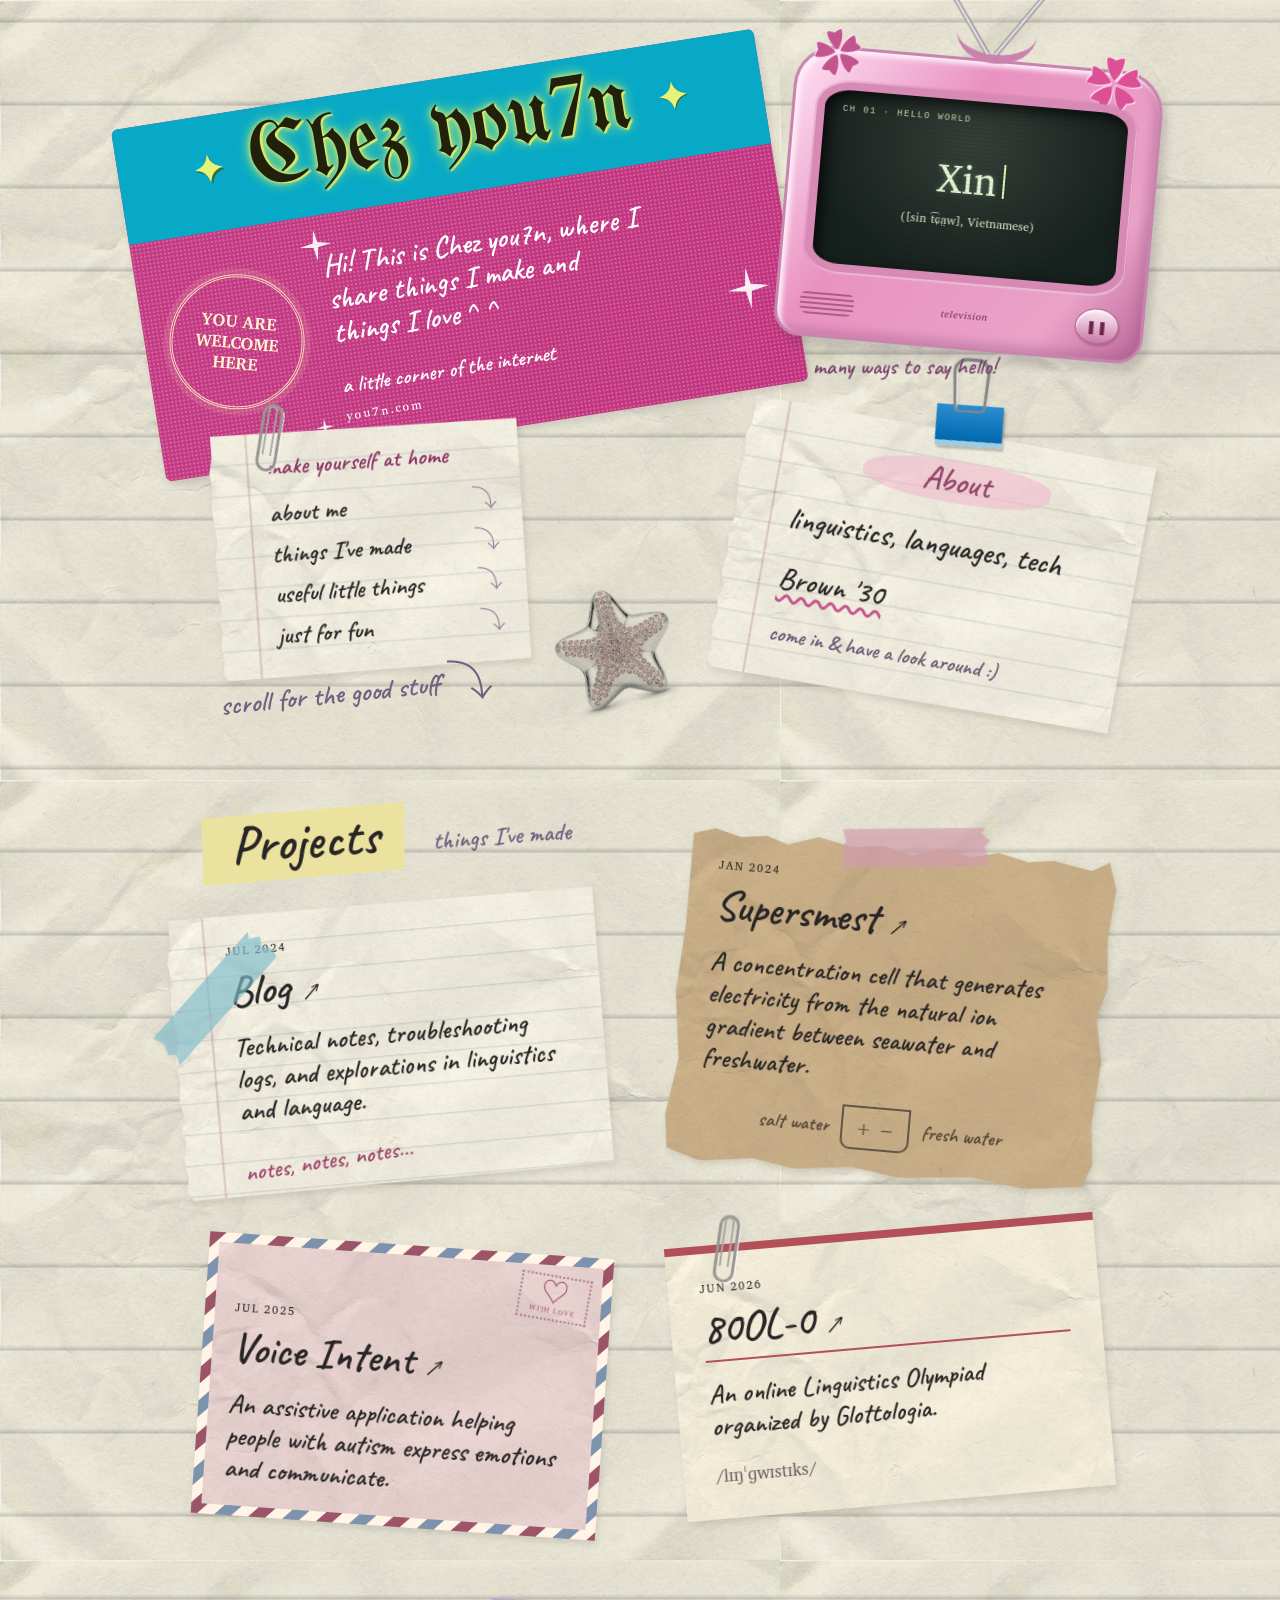
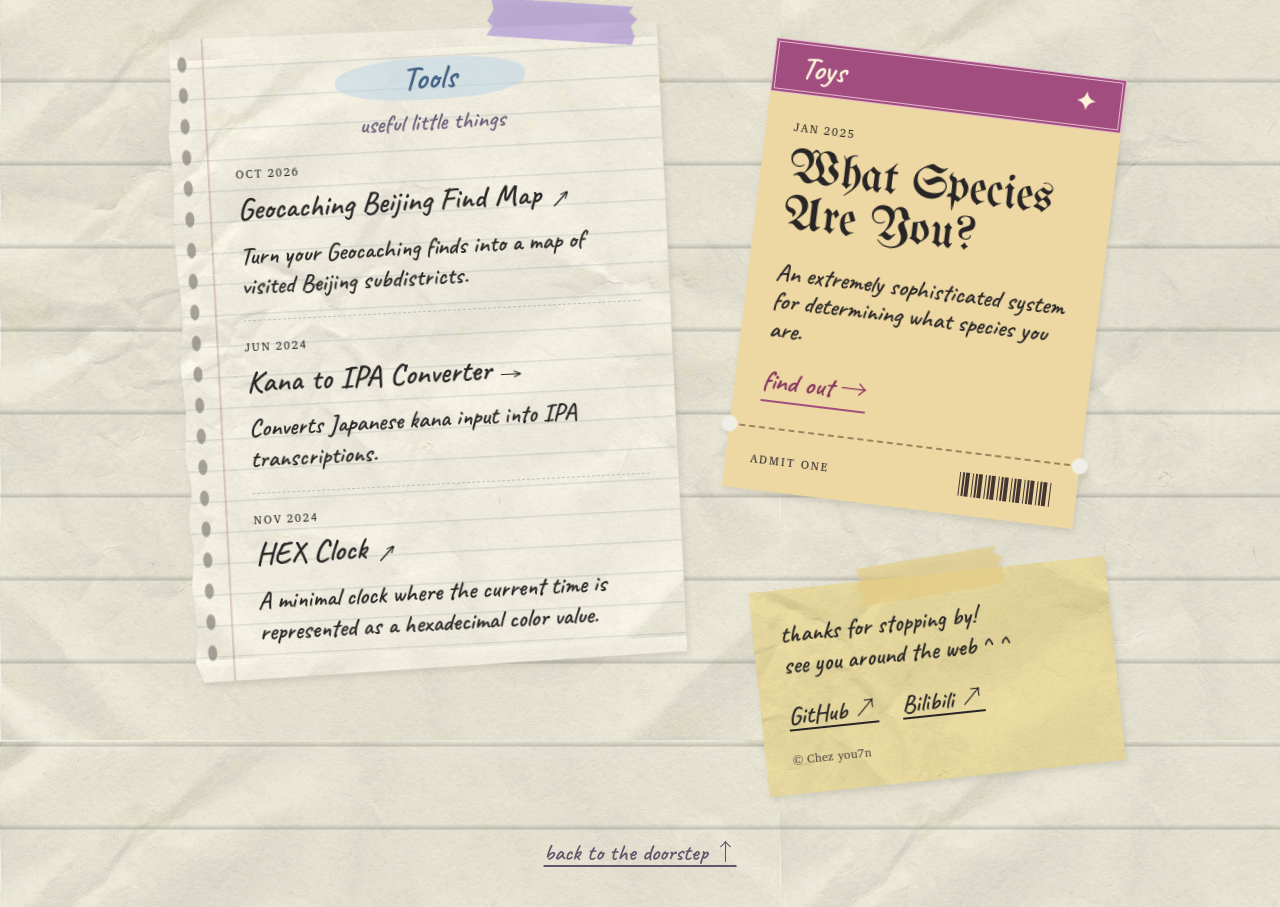
==== index.html @ bd29ec46 "Initial commit" ====
<!DOCTYPE html>
<html lang="en">
<head>
    <meta charset="UTF-8">
    <meta name="viewport" content="width=device-width, initial-scale=1.0">
    <meta name="theme-color" content="#f5f3e9">
    <meta name="description" content="Chez you7n is a small personal home on the internet for languages, linguistics, tech, and other curious things.">
    <title>Chez you7n</title>
    <link rel="stylesheet" href="homepage.css">
    <link rel="preconnect" href="https://fonts.googleapis.com">
    <link rel="preconnect" href="https://fonts.gstatic.com" crossorigin>
    <link href="https://fonts.googleapis.com/css2?family=Charis+SIL:wght@400;700&amp;family=Noto+Serif+SC:wght@400;600&amp;display=swap" rel="stylesheet">
    <link rel="icon" href="favicon.ico" sizes="any">
    <link rel="apple-touch-icon" href="apple-touch-icon.png">
</head>
<body class="collage">
    <a class="skip-link" href="#projects">Skip to projects</a>
    <main class="scrapbook">
        <header class="entryway" aria-labelledby="site-title">
            <div class="name-tag">
                <div class="name-tag__stripe">
                    <span aria-hidden="true">&#10022;</span>
                    <h1 id="site-title">Chez you7n</h1>
                    <span aria-hidden="true">&#10022;</span>
                </div>
                <div class="name-tag__body">
                    <span class="name-tag__stamp" aria-hidden="true">YOU ARE<br>WELCOME HERE</span>
                    <p class="name-tag__intro">Hi! This is Chez you7n, where I share things I make and things I love ^ ^</p>
                    <p class="name-tag__address">a little corner of the internet<br><span>you7n.com</span></p>
                    <span class="sparkle sparkle--one" aria-hidden="true"></span>
                    <span class="sparkle sparkle--two" aria-hidden="true"></span>
                    <span class="sparkle sparkle--three" aria-hidden="true"></span>
                </div>
            </div>

            <section class="greeting-tv" aria-label="Multilingual greeting">
                <span class="tv-aerial" aria-hidden="true"></span>
                <span class="tv-flower tv-flower--left" aria-hidden="true">&#10047;</span>
                <span class="tv-flower tv-flower--right" aria-hidden="true">&#10047;</span>
                <div class="tv-screen">
                    <span class="tv-channel" aria-hidden="true">CH 01 &middot; HELLO WORLD</span>
                    <div class="hero__hello" aria-label="Animated multilingual greetings">
                        <span id="welcome-text" class="typewriter"><span class="typewriter__text">Hello</span></span>
                        <span class="cursor" aria-hidden="true"></span>
                    </div>
                    <div id="language-text" class="hero__ipa">([həˈləʊ], English)</div>
                </div>
                <div class="tv-controls">
                    <span class="tv-speaker" aria-hidden="true"></span>
                    <span class="tv-brand" aria-hidden="true">television</span>
                    <button id="greeting-toggle" type="button" aria-label="Pause greetings" aria-pressed="false" hidden>
                        <span aria-hidden="true">&#10074;&#10074;</span>
                    </button>
                </div>
                <p class="tv-caption">many ways to say hello!</p>
            </section>

            <nav class="directory paper paper--lined" aria-label="Homepage sections">
                <span class="paperclip" aria-hidden="true"></span>
                <p class="directory__title">make yourself at home</p>
                <a href="#about">about me <span aria-hidden="true">&#10549;</span></a>
                <a href="#projects">things I've made <span aria-hidden="true">&#10549;</span></a>
                <a href="#tools">useful little things <span aria-hidden="true">&#10549;</span></a>
                <a href="#toys">just for fun <span aria-hidden="true">&#10549;</span></a>
            </nav>

            <section id="about" class="about-note paper paper--lined" aria-labelledby="about-title">
                <span class="binder-clip" aria-hidden="true"></span>
                <h2 id="about-title" class="highlight-title">About</h2>
                <p class="about-note__profile">linguistics, languages, tech</p>
                <p class="about-note__school">Brown '30</p>
                <span class="about-note__scribble" aria-hidden="true">come in &amp; have a look around :)</span>
            </section>
            <img class="chrome-charm chrome-charm--hero" src="assets/star.jpg" width="160" height="160" alt="" aria-hidden="true">
            <span class="margin-note" aria-hidden="true">scroll for the good stuff <span>&#10549;</span></span>
        </header>

        <section id="projects" class="project-wall" aria-labelledby="projects-title">
            <h2 id="projects-title" class="section-label"><span>Projects</span><small>things I've made</small></h2>
            <ul class="project-papers">
                <li class="project-paper project-paper--blog paper paper--lined">
                    <span class="tape tape--blue" aria-hidden="true"></span>
                    <a class="project-link" href="https://blog.you7n.com/" target="_blank" rel="noopener noreferrer">
                        <span class="project-date">Jul 2024</span>
                        <h3>Blog <span class="link-arrow" aria-hidden="true">&#8599;</span></h3>
                        <p>Technical notes, troubleshooting logs, and explorations in linguistics and language.</p>
                    </a>
                    <span class="paper-doodle" aria-hidden="true">notes, notes, notes...</span>
                </li>
                <li class="project-paper project-paper--supersmest paper paper--kraft">
                    <span class="tape tape--pink" aria-hidden="true"></span>
                    <a class="project-link" href="https://supersmest.you7n.com/" target="_blank" rel="noopener noreferrer">
                        <span class="project-date">Jan 2024</span>
                        <h3>Supersmest <span class="link-arrow" aria-hidden="true">&#8599;</span></h3>
                        <p>A concentration cell that generates electricity from the natural ion gradient between seawater and freshwater.</p>
                    </a>
                    <div class="cell-doodle" aria-hidden="true"><span>salt water</span><b>+ &minus;</b><span>fresh water</span></div>
                </li>
                <li class="project-paper project-paper--voice paper paper--postcard">
                    <span class="postcard-stamp" aria-hidden="true">&#9825;<small>WITH LOVE</small></span>
                    <a class="project-link" href="https://voice-intent.you7n.com/" target="_blank" rel="noopener noreferrer">
                        <span class="project-date">Jul 2025</span>
                        <h3>Voice Intent <span class="link-arrow" aria-hidden="true">&#8599;</span></h3>
                        <p>An assistive application helping people with autism express emotions and communicate.</p>
                    </a>
                </li>
                <li class="project-paper project-paper--olympiad paper paper--exam">
                    <span class="paperclip" aria-hidden="true"></span>
                    <a class="project-link" href="https://80ol.you7n.com/" target="_blank" rel="noopener noreferrer">
                        <span class="project-date">Jun 2026</span>
                        <h3>80OL-0 <span class="link-arrow" aria-hidden="true">&#8599;</span></h3>
                        <p>An online Linguistics Olympiad organized by Glottologia.</p>
                    </a>
                    <span class="exam-doodle" aria-hidden="true">/l&#618;&#331;&#712;&#609;w&#618;st&#618;ks/</span>
                </li>
            </ul>
        </section>

        <div class="bottom-desk">
            <section id="tools" class="tool-notebook paper paper--lined" aria-labelledby="tools-title">
                <span class="tape tape--lilac" aria-hidden="true"></span>
                <h2 id="tools-title" class="highlight-title highlight-title--blue">Tools</h2>
                <p class="notebook-caption">useful little things</p>
                <ul class="tool-list">
                    <li>
                        <a href="https://geocaching.you7n.com/">
                            <span class="project-date">Oct 2026</span>
                            <h3>Geocaching Beijing Find Map <span class="link-arrow" aria-hidden="true">&#8599;</span></h3>
                            <p>Turn your Geocaching finds into a map of visited Beijing subdistricts.</p>
                        </a>
                    </li>
                    <li>
                        <a href="/kana2IPA">
                            <span class="project-date">Jun 2024</span>
                            <h3>Kana to IPA Converter <span class="link-arrow" aria-hidden="true">&#8594;</span></h3>
                            <p>Converts Japanese kana input into IPA transcriptions.</p>
                        </a>
                    </li>
                    <li>
                        <a href="https://hex.you7n.com/" target="_blank" rel="noopener noreferrer">
                            <span class="project-date">Nov 2024</span>
                            <h3>HEX Clock <span class="link-arrow" aria-hidden="true">&#8599;</span></h3>
                            <p>A minimal clock where the current time is represented as a hexadecimal color value.</p>
                        </a>
                    </li>
                </ul>
            </section>

            <div class="desk-side">
                <section id="toys" class="toy-ticket" aria-labelledby="toys-title">
                    <div class="ticket-top"><h2 id="toys-title">Toys</h2><span aria-hidden="true">&#10022;</span></div>
                    <a class="toy-link" href="/speciesDetect">
                        <span class="project-date">Jan 2025</span>
                        <h3>What Species<br>Are You?</h3>
                        <p>An extremely sophisticated system for determining what species you are.</p>
                        <span class="ticket-action">find out <span aria-hidden="true">&#8594;</span></span>
                    </a>
                    <div class="ticket-stub" aria-hidden="true"><span>ADMIT ONE</span><span class="barcode"></span></div>
                </section>

                <footer class="signoff paper">
                    <span class="tape tape--yellow" aria-hidden="true"></span>
                    <p>thanks for stopping by!<br>see you around the web ^ ^</p>
                    <nav class="social-links" aria-label="Elsewhere on the web">
                        <a href="https://github.com/MickeyYQA" target="_blank" rel="noopener noreferrer">GitHub &#8599;</a>
                        <a href="https://space.bilibili.com/513685692" target="_blank" rel="noopener noreferrer">Bilibili &#8599;</a>
                    </nav>
                    <small>&copy; Chez you7n</small>
                </footer>
            </div>
        </div>
        <a class="back-to-top" href="#site-title">back to the doorstep &#8593;</a>
    </main>
    <script src="script.js" defer></script>
</body>
</html>
---- homepage.css ----
@font-face {
    font-family: "Caveat";
    src: url("fonts/caveat.ttf") format("truetype");
    font-weight: 600;
    font-display: swap;
}

@font-face {
    font-family: "UnifrakturMaguntia";
    src: url("fonts/unifraktur-maguntia.ttf") format("truetype");
    font-weight: 400;
    font-display: swap;
}

@font-face {
    font-family: "YOU7N Japanese";
    src: url("fonts/japanese.otf") format("opentype");
    font-display: swap;
}

:root {
    --ink: #282526;
    --pink: #bd286e;
    --blue: #029fbe;
    --hand: "Caveat", "Noto Serif SC", cursive;
    --serif: "Charis SIL", Georgia, "Noto Serif SC", serif;
    --texture: url("assets/paper.jpg");
}

*,
*::before,
*::after { box-sizing: border-box; }

html { scroll-behavior: smooth; }

body {
    margin: 0;
    color: var(--ink);
    background-color: #f4f3e9;
    background-image:
        repeating-linear-gradient(0deg, transparent 0 77px, #797f8252 78px, #797f8230 80px, transparent 83px),
        var(--texture);
    background-size: auto, 780px;
    background-blend-mode: multiply;
    font: 600 25px/1.22 var(--hand);
}

a { color: inherit; text-underline-offset: 5px; }
button { font: inherit; }
h1, h2, h3, p { margin: 0; }
ul { list-style: none; padding: 0; margin: 0; }
[hidden] { display: none !important; }
section { scroll-margin-top: 70px; }

:focus-visible {
    outline: 3px solid #125bad;
    outline-offset: 7px;
}

.skip-link {
    position: fixed;
    top: -100px;
    left: 15px;
    z-index: 50;
    background: #fff1a7;
    padding: 12px 20px;
}

.skip-link:focus { top: 15px; }

.scrapbook {
    width: min(1020px, calc(100% - 100px));
    margin: 88px auto 40px;
}

.entryway {
    position: relative;
    min-height: 670px;
}

.name-tag {
    width: 650px;
    position: relative;
    transform: rotate(-9deg);
    transform-origin: 40% 40%;
    box-shadow: 2px 5px 7px #47414328;
    border-radius: 6px;
    background: #c1337e;
    color: #fff;
}

.name-tag__stripe {
    display: flex;
    align-items: center;
    justify-content: center;
    gap: 26px;
    background: #07a9c6;
    padding: 10px 20px 16px;
    border-radius: 6px 6px 0 0;
    color: #21210b;
}

.name-tag h1 {
    font: 400 87px/1.03 "UnifrakturMaguntia", Georgia, serif;
    text-shadow: 0 0 5px #e4ef75, 0 0 13px #d8f459, 2px 2px 0 #c6db6d;
    white-space: nowrap;
}

.name-tag__stripe > span {
    font-size: 37px;
    color: #e6f376;
    text-shadow: 1px 2px 0 #386c3e;
}

.name-tag__body {
    min-height: 234px;
    position: relative;
    padding: 34px 32px 26px 188px;
    background-image:
        radial-gradient(#ffd7f24d .7px, transparent .8px),
        linear-gradient(110deg, #ffffff0a, transparent);
    background-size: 4px 4px, auto;
}

.name-tag__intro { max-width: 320px; font-size: 30px; line-height: 1.14; }
.name-tag__address { margin-top: 24px; font-size: 22px; }
.name-tag__address span { font: 12px/1.6 var(--serif); letter-spacing: 2px; }

.name-tag__stamp {
    position: absolute;
    left: 24px;
    top: 45px;
    display: grid;
    place-content: center;
    width: 135px;
    height: 135px;
    padding: 12px;
    border: 3px double #f6daba;
    border-radius: 50%;
    transform: rotate(14deg);
    font: 700 17px/1.25 var(--serif);
    text-align: center;
    color: #fff3cf;
    box-shadow: 0 0 0 6px #f6daba24;
}

.sparkle {
    position: absolute;
    width: 32px;
    height: 32px;
    background: #fff;
    clip-path: polygon(50% 0, 57% 40%, 100% 50%, 57% 57%, 50% 100%, 43% 57%, 0 50%, 43% 43%);
    opacity: .9;
    animation: glint 4s ease-in-out infinite;
    pointer-events: none;
}

.sparkle--one { top: 14px; left: 168px; }
.sparkle--two { right: 24px; top: 119px; width: 42px; height: 42px; animation-delay: -1.4s; }
.sparkle--three { bottom: 20px; left: 156px; width: 18px; height: 18px; animation-delay: -2.5s; }

/* The television is real DOM, so greetings keep native script shaping and selection. */
.greeting-tv {
    position: absolute;
    right: -4px;
    top: -30px;
    width: 370px;
    padding: 32px 22px 14px;
    z-index: 3;
    transform: rotate(5deg);
    border-radius: 42px 42px 26px 26px;
    background: linear-gradient(125deg, #ffe2f4 0%, #e992c0 36%, #e9a2c6 80%, #bb6799 100%);
    border: 3px solid #c784ad;
    box-shadow: inset 4px 4px 5px #ffeffa, inset -6px -6px 9px #a35c8f66, 6px 9px 9px #44364630;
}

.tv-aerial {
    position: absolute;
    width: 80px;
    height: 60px;
    left: 155px;
    top: -59px;
    border-bottom: 9px solid #cc82ae;
    border-radius: 50%;
}

.tv-aerial::before, .tv-aerial::after {
    content: "";
    position: absolute;
    height: 74px;
    width: 5px;
    bottom: 0;
    background: linear-gradient(90deg, #888, #eee, #8a7685);
    transform-origin: bottom;
}

.tv-aerial::before { left: 30px; transform: rotate(-35deg); }
.tv-aerial::after { left: 38px; transform: rotate(35deg); }
.tv-flower { position: absolute; font-size: 48px; color: #c3558e; text-shadow: 1px 1px 0 #ffe6f7, -1px -1px 0 #ffe6f7; }
.tv-flower--left { left: 15px; top: -24px; transform: rotate(-15deg); }
.tv-flower--right { right: 20px; top: -20px; color: #dc5195; font-size: 56px; }

.tv-screen {
    position: relative;
    display: flex;
    flex-direction: column;
    justify-content: center;
    min-height: 190px;
    padding: 35px 12px 16px;
    border: 8px solid #d78bb4;
    border-radius: 35px / 25px;
    background: radial-gradient(ellipse at 50% 25%, #353e38, #17211d 75%);
    color: #e6f6d4;
    box-shadow: 0 0 0 2px #b86b9833, inset 5px 5px 14px #000b, 1px 2px 1px #fff8;
}

.tv-screen::after {
    content: "";
    position: absolute;
    inset: 0;
    pointer-events: none;
    border-radius: inherit;
    background: repeating-linear-gradient(transparent 0 3px, #0002 3px 4px);
    opacity: .6;
}

.tv-channel { position: absolute; top: 14px; left: 18px; font: 9px/1.2 monospace; color: #c4dbae; letter-spacing: 1.4px; }
.hero__hello { display: flex; align-items: center; justify-content: center; gap: 6px; min-height: 68px; font: 400 40px/1.5 var(--serif); text-shadow: 0 0 7px #c6fac74a; }
.hero__hello.is-rtl { flex-direction: row-reverse; }
.typewriter { min-width: 0; }
.typewriter.lang-zh { font-family: "Songti SC", "Noto Serif SC", serif; }
.typewriter.lang-ja { font-family: "YOU7N Japanese", "Hiragino Mincho ProN", serif; }
.typewriter.lang-rtl { direction: rtl; unicode-bidi: isolate; }
.typewriter.is-long { font-size: 25px; }
.cursor { width: 2px; height: .85em; flex-shrink: 0; background: #daf8ae; animation: cursor-blink .78s steps(1) infinite; }
.is-reduced .cursor, .is-paused .cursor { visibility: hidden; }
.hero__ipa { min-height: 38px; text-align: center; font: 12px/1.45 var(--serif); color: #d9e7c8; overflow-wrap: anywhere; }
.tv-controls { display: flex; align-items: center; justify-content: space-between; gap: 10px; margin-top: 14px; color: #6d2a50; }
.tv-speaker { width: 54px; height: 23px; background: repeating-linear-gradient(0deg, #ad5c84 0 2px, transparent 2px 5px); border-radius: 8px; }
.tv-brand { font: italic 11px Georgia, serif; letter-spacing: .5px; }
#greeting-toggle { display: grid; place-content: center; width: 44px; height: 36px; padding: 0; color: #692644; font: 13px var(--serif); background: linear-gradient(#fff0f9, #c877a5); border: 1px solid #ac5c86; border-radius: 50%; cursor: pointer; box-shadow: inset 1px 2px 1px #fffb, 1px 2px 2px #93487066; }
#greeting-toggle:hover { background: #ffe1f3; }
.tv-caption { position: absolute; bottom: -39px; left: 40px; white-space: nowrap; color: #754169; font-size: 23px; transform: rotate(-5deg); }

/* Paper surfaces live behind their content; clips and tape can extend past the edges. */
.paper { position: relative; isolation: isolate; filter: drop-shadow(2px 4px 3px #4b443225); }
.paper::before { content: ""; position: absolute; inset: 0; z-index: -1; background: #fffef7 var(--texture) center / 600px; background-blend-mode: multiply; }
.paper--lined::before {
    background-image: linear-gradient(90deg, transparent 37px, #ae727c66 38px, transparent 40px), repeating-linear-gradient(transparent 0 29px, #91a2b957 30px, transparent 31px), var(--texture);
    background-size: auto, auto, 600px;
    clip-path: polygon(1% 0, 100% 1%, 99.5% 99%, 1.5% 100%, 0 97%, .6% 92%, 0 85%, .8% 80%, 0 75%, 1% 70%, 0 65%, .6% 58%, 0 51%, 1% 43%, .4% 36%, 0 30%, .6% 22%, 0 15%, 1% 9%);
}

.directory { position: absolute; top: 338px; left: 85px; width: 310px; padding: 20px 25px 22px 57px; transform: rotate(-4deg); }
.directory__title { font-size: 24px; color: #8b3264; margin-bottom: 12px; }
.directory a { display: flex; justify-content: space-between; gap: 10px; text-decoration: none; padding: 5px 0; font-size: 25px; }
.directory a:hover { color: #9e286e; text-decoration: underline; }
.directory a span { color: #95839b; }

.about-note { position: absolute; width: 410px; right: 14px; top: 340px; padding: 30px 36px 30px 57px; transform: rotate(10deg); }
.highlight-title { display: table; min-width: 190px; text-align: center; margin: 0 auto 24px; padding: 3px 22px 5px; font: 600 34px/1 var(--hand); color: #94476d; border-radius: 48% 40% 45% 43%; background: #f4b4ce85; }
.about-note__profile { font-size: 31px; line-height: 1.25; }
.about-note__school { margin-top: 22px; font-size: 30px; text-decoration: underline; text-decoration-color: #c6578d; text-decoration-style: wavy; text-underline-offset: 6px; }
.about-note__scribble { display: block; margin-top: 25px; font-size: 22px; color: #635771; }
.chrome-charm { object-fit: contain; pointer-events: none; mix-blend-mode: multiply; }
.chrome-charm--hero { position: absolute; width: 140px; height: 140px; left: 415px; top: 488px; transform: rotate(-16deg); z-index: 2; }
.margin-note { position: absolute; left: 90px; bottom: 35px; color: #6d6380; font-size: 28px; transform: rotate(-6deg); }
.margin-note span { display: inline-block; font-size: 45px; vertical-align: middle; }

.tape { position: absolute; z-index: 1; width: 150px; height: 40px; top: -18px; left: 35%; background: #bd9ddd99; transform: rotate(-6deg); pointer-events: none; clip-path: polygon(2% 0, 97% 4%, 94% 18%, 100% 35%, 96% 53%, 99% 80%, 97% 100%, 0 95%, 4% 70%, 0 58%, 4% 30%); }
.tape--blue { background: #80bdccaa; width: 150px; left: -30px; top: 60px; transform: rotate(-44deg); }
.tape--pink { background: #d39baea6; }
.tape--lilac { left: auto; right: 20px; transform: rotate(6deg); background: #ad95d7b0; }
.tape--yellow { background: #e4cc82a8; left: 30%; transform: rotate(-4deg); }
.paperclip { position: absolute; width: 21px; height: 68px; top: -29px; left: 52px; border: 3px solid #999593; border-radius: 12px; transform: rotate(13deg); box-shadow: 1px 1px 1px #fff; z-index: 2; }
.paperclip::after { content: ""; position: absolute; width: 10px; height: 50px; top: -1px; left: 2px; border: 2px solid #aaa6a3; border-bottom: 0; border-radius: 8px 8px 0 0; }
.binder-clip { position: absolute; width: 67px; height: 41px; top: -27px; left: 45%; z-index: 2; background: linear-gradient(#2b8dd0, #0068ae); border-bottom: 5px solid #9dcbe0; box-shadow: 2px 3px 2px #0003; transform: rotate(-6deg); }
.binder-clip::before { content: ""; position: absolute; width: 35px; height: 58px; left: 15px; top: -46px; border: 3px solid #858688; border-radius: 13px 13px 6px 6px; box-shadow: inset 1px 1px #fff9; transform: perspective(100px) rotateX(-22deg); }

.project-wall { position: relative; margin-top: 25px; padding-bottom: 35px; }
.section-label { display: flex; align-items: baseline; gap: 24px; margin: 0 0 38px 70px; transform: rotate(-4deg); }
.section-label > span { display: block; background: #ece29f; padding: 0 30px 6px; font-size: 53px; font-weight: 600; clip-path: polygon(1% 4%, 99% 0, 97% 95%, 0 99%); }
.section-label small { font-size: 25px; font-weight: 600; color: #6d6380; }
.project-papers { display: grid; grid-template-columns: 1fr 1fr; gap: 55px 70px; align-items: start; padding: 0 45px; }
.project-paper { min-width: 0; transform: rotate(var(--paper-tilt)); transition: transform 180ms ease; }
.project-paper:hover, .project-paper:focus-within { transform: rotate(calc(var(--paper-tilt) * 0.8)) translateY(-4px); z-index: 4; }
.project-link { display: block; padding: 28px 32px 20px; text-decoration: none; }
.project-date { display: block; font: 11px/1.5 var(--serif); letter-spacing: 1.8px; text-transform: uppercase; margin-bottom: 9px; }
.project-link h3 { font-size: 43px; font-weight: 600; line-height: 1.05; margin-bottom: 16px; }
.project-link p { font-size: 27px; line-height: 1.19; }
.link-arrow { font: 23px var(--serif); display: inline-block; vertical-align: middle; }
.project-link:hover h3, .tool-list a:hover h3 { text-decoration: underline; text-decoration-thickness: 2px; }
.project-paper--blog { --paper-tilt: -5deg; margin-top: 10px; }
.project-paper--blog .project-link { padding-left: 59px; }
.paper-doodle { display: block; margin: 0 24px 20px 59px; font-size: 24px; color: #9e466b; transform: rotate(-4deg); }
.project-paper--supersmest { --paper-tilt: 5deg; margin-top: -48px; }
.paper--kraft::before { background-color: #d5bc96; background-blend-mode: multiply; clip-path: polygon(1% 2%, 6% 0, 12% 2%, 18% 1%, 23% 3%, 30% 0, 38% 2%, 45% 1%, 52% 3%, 59% 0, 66% 2%, 72% 0, 79% 2%, 85% 1%, 94% 3%, 98% 0, 100% 8%, 99% 23%, 100% 38%, 98% 47%, 100% 60%, 99% 79%, 100% 91%, 98% 98%, 85% 100%, 72% 98%, 56% 100%, 44% 98%, 31% 100%, 21% 98%, 9% 100%, 1% 97%, 0 87%, 2% 70%, 0 50%, 1% 29%); }
.cell-doodle { display: flex; gap: 12px; align-items: center; justify-content: center; padding: 0 20px 24px; font-size: 20px; color: #534337; }
.cell-doodle b { border: 2px solid #625449; padding: 5px 12px; border-radius: 0 0 10px 10px; font: 18px var(--serif); }
.project-paper--voice { --paper-tilt: 4deg; margin: 7px 0 0 25px; }
.paper--postcard::before { background-color: #f5e1e5; border: 10px solid transparent; border-image: repeating-linear-gradient(135deg, #9c5468 0 12px, #fff4e5 12px 24px, #7c92ad 24px 36px, #fff4e5 36px 48px) 10; }
.project-paper--voice .project-link { padding: 66px 30px 32px; }
.postcard-stamp { position: absolute; top: 20px; right: 22px; padding: 3px 10px; border: 2px dotted #b27691; font-size: 28px; line-height: .9; color: #a85075; text-align: center; transform: rotate(6deg); }
.postcard-stamp small { display: block; font: 7px/1.6 var(--serif); letter-spacing: 1px; }
.project-paper--olympiad { --paper-tilt: -5deg; margin-top: -8px; }
.paper--exam::before { background-color: #fffcef; border-top: 8px solid #b24f59; }
.project-paper--olympiad .project-link { padding-top: 35px; }
.project-paper--olympiad h3 { border-bottom: 2px solid #b24f59; padding-bottom: 8px; }
.exam-doodle { display: block; padding: 0 32px 30px; font: 17px var(--serif); color: #715f67; }

.bottom-desk { display: grid; grid-template-columns: 1.4fr 1fr; gap: 74px; align-items: start; margin: 65px 50px 50px; }
.tool-notebook { transform: rotate(-3deg); padding: 31px 31px 32px 65px; }
.tool-notebook::after { content: ""; position: absolute; top: 10px; bottom: 10px; width: 18px; left: 8px; background: radial-gradient(ellipse, #746f68 0 4px, transparent 5px) 0 0 / 18px 31px; opacity: .6; pointer-events: none; }
.highlight-title--blue { color: #426283; background: #bed8e78c; margin-bottom: 8px; }
.notebook-caption { text-align: center; color: #675d76; font-size: 24px; margin-bottom: 20px; }
.tool-list > li + li { margin-top: 18px; padding-top: 18px; border-top: 1px dashed #6f789260; }
.tool-list a { display: block; text-decoration: none; }
.tool-list h3 { font: 600 31px/1.08 var(--hand); margin-bottom: 9px; }
.tool-list p { font-size: 25px; line-height: 1.23; }
.desk-side { padding-top: 30px; }
.toy-ticket { background: #edd8a3; transform: rotate(7deg); filter: drop-shadow(2px 4px 3px #4b443225); }
.ticket-top { display: flex; justify-content: space-between; align-items: center; padding: 7px 24px; color: #fcf4d9; background: #a24d80; border: 4px double #e4b8cc; }
.ticket-top h2 { font: 600 32px/1 var(--hand); }
.ticket-top > span { font-size: 25px; }
.toy-link { display: block; padding: 25px 28px; text-decoration: none; }
.toy-link h3 { font: 400 48px/.98 "UnifrakturMaguntia", Georgia, serif; margin-bottom: 20px; }
.toy-link p { font-size: 25px; line-height: 1.15; }
.ticket-action { display: inline-block; margin-top: 20px; padding-bottom: 3px; border-bottom: 2px solid #a24d80; color: #84345f; font-size: 27px; }
.toy-link:hover .ticket-action { color: #2a5390; }
.ticket-stub { display: flex; justify-content: space-between; align-items: center; padding: 19px 25px; border-top: 2px dashed #9c825d; position: relative; font: 11px var(--serif); letter-spacing: 2px; }
.ticket-stub::before, .ticket-stub::after { content: ""; position: absolute; width: 16px; height: 16px; border-radius: 50%; background: #efeee5; top: -9px; }
.ticket-stub::before { left: -8px; }
.ticket-stub::after { right: -8px; }
.barcode { width: 93px; height: 24px; background: repeating-linear-gradient(90deg, #453632 0 1px, transparent 1px 3px, #453632 3px 5px, transparent 5px 6px, #453632 6px 10px, transparent 10px 13px); }
.signoff { margin: 65px -15px 0 10px; transform: rotate(-6deg); padding: 30px 27px 25px; }
.signoff::before { background-color: #f5e9b0; }
.signoff p { font-size: 25px; }
.social-links { display: flex; flex-wrap: wrap; gap: 24px; margin: 21px 0 18px; font-size: 25px; }
.social-links a:hover { color: #8e3d6e; }
.signoff small { display: block; font: 12px var(--serif); color: #544844; }
.back-to-top { display: table; margin: 60px auto 0; font-size: 23px; color: #63566c; }

@keyframes glint { 0%, 100% { opacity: .35; transform: scale(.6); } 50% { opacity: .95; transform: scale(1); } }
@keyframes cursor-blink { 0%, 52% { opacity: 1; } 53%, 100% { opacity: 0; } }

@media (min-width: 1100px) {
    .name-tag { animation: arrival 500ms ease-out both; }
    @keyframes arrival { from { opacity: 0; translate: 0 12px; } to { opacity: 1; translate: 0 0; } }
}

@media (max-width: 1099px) and (min-width: 801px) {
    .scrapbook { width: calc(100% - 70px); margin-top: 80px; }
    .name-tag { width: 72%; }
    .name-tag h1 { font-size: clamp(55px, 7.8vw, 85px); }
    .name-tag__stripe { gap: 13px; }
    .name-tag__body { padding-left: 130px; }
    .name-tag__stamp { width: 94px; height: 94px; left: 17px; font-size: 12px; }
    .name-tag__intro { font-size: 27px; }
    .greeting-tv { width: 315px; right: -10px; top: -20px; padding: 25px 15px 12px; }
    .hero__hello { font-size: 32px; }
    .typewriter.is-long { font-size: 22px; }
    .tv-aerial { left: 130px; }
    .about-note { width: 360px; right: 5px; top: 330px; }
    .directory { width: 275px; left: 18px; top: 350px; padding-right: 18px; }
    .directory a { font-size: 23px; }
    .chrome-charm--hero { width: 110px; height: 110px; left: 37%; top: 540px; }
    .margin-note { left: 25px; bottom: 15px; }
    .entryway { min-height: 715px; }
    .project-papers { gap: 45px 40px; padding: 0 15px; }
    .project-link { padding: 25px; }
    .project-link h3 { font-size: 36px; }
    .project-link p { font-size: 25px; }
    .bottom-desk { gap: 40px; margin: 50px 10px 40px; }
    .tool-notebook { padding-right: 25px; padding-left: 55px; }
    .toy-link { padding: 24px; }
    .toy-link h3 { font-size: 40px; }
}

/* Small screens get a recomposed scrapbook, not a scaled desktop canvas. */
@media (max-width: 800px) {
    .scrapbook { width: calc(100% - 42px); max-width: 480px; margin-top: 35px; }
    .entryway { display: flex; flex-direction: column; min-height: 0; gap: 30px; padding-bottom: 42px; }
    .name-tag { width: 100%; transform: rotate(-5deg); }
    .name-tag__stripe { gap: 10px; padding: 9px 10px 13px; }
    .name-tag h1 { font-size: clamp(44px, 13vw, 64px); }
    .name-tag__stripe > span { font-size: 23px; }
    .name-tag__body { min-height: 190px; padding: 23px 20px 25px 100px; }
    .name-tag__intro { font-size: 26px; }
    .name-tag__stamp { left: 14px; top: 40px; width: 70px; height: 70px; font-size: 9px; border-width: 2px; box-shadow: 0 0 0 4px #f6daba24; }
    .name-tag__address { margin-top: 13px; font-size: 19px; }
    .sparkle--one { left: 77px; top: 10px; width: 22px; height: 22px; }
    .sparkle--two { right: 6px; top: 125px; width: 20px; height: 20px; }
    .sparkle--three { left: 36px; }
    .greeting-tv { position: relative; top: auto; right: auto; width: min(315px, 96%); margin: 28px 0 28px auto; padding: 26px 15px 12px; transform: rotate(4deg); }
    .tv-aerial { height: 40px; top: -38px; left: 120px; }
    .tv-aerial::before, .tv-aerial::after { height: 43px; }
    .tv-screen { min-height: 190px; }
    .hero__hello { font-size: 32px; }
    .typewriter.is-long { font-size: 21px; }
    .tv-caption { left: 24px; font-size: 22px; }
    .directory { position: relative; top: auto; left: auto; width: 90%; margin-left: 4px; transform: rotate(-4deg); padding: 25px 25px 25px 55px; }
    .directory a { font-size: 26px; }
    .directory__title { font-size: 24px; }
    .about-note { position: relative; top: auto; right: auto; width: 94%; margin: 18px 0 0 auto; padding: 30px 25px 26px 50px; transform: rotate(5deg); }
    .about-note__profile { font-size: 29px; }
    .highlight-title { min-width: 170px; font-size: 32px; margin-bottom: 23px; }
    .chrome-charm--hero { width: 93px; height: 93px; left: auto; right: -8px; top: 730px; }
    .margin-note { position: relative; left: 12px; bottom: auto; font-size: 25px; }
    .section-label { margin: 0 0 32px 5px; gap: 13px; flex-wrap: wrap; }
    .section-label > span { font-size: 45px; padding: 0 22px 5px; }
    .section-label small { font-size: 23px; }
    .project-wall { margin-top: 12px; padding-bottom: 15px; }
    .project-papers { grid-template-columns: 1fr; gap: 42px; padding: 0 5px; }
    .project-paper--blog { width: 95%; --paper-tilt: -4deg; margin-top: 0; }
    .project-paper--supersmest { width: 92%; --paper-tilt: 4deg; margin: 0 0 0 auto; }
    .project-paper--voice { width: 96%; --paper-tilt: -2deg; margin: 0; }
    .project-paper--olympiad { width: 92%; --paper-tilt: 3deg; margin: 0 0 0 auto; }
    .project-link h3 { font-size: 40px; }
    .project-link p { font-size: 26px; }
    .project-link { padding: 27px; }
    .project-paper--blog .project-link { padding-left: 51px; }
    .paper-doodle { margin-left: 51px; }
    .tape--blue { width: 120px; left: -17px; }
    .bottom-desk { grid-template-columns: 1fr; gap: 40px; margin: 40px 3px 0; }
    .tool-notebook { padding: 28px 24px 30px 51px; transform: rotate(-2deg); }
    .tool-list h3 { font-size: 30px; }
    .tool-list p { font-size: 25px; }
    .desk-side { padding: 0; }
    .toy-ticket { width: 88%; margin: 0 auto; transform: rotate(5deg); }
    .signoff { width: 90%; margin: 57px auto 0; padding: 30px 23px 25px; transform: rotate(-4deg); }
    .back-to-top { margin-top: 45px; font-size: 22px; }
}

@media (prefers-reduced-motion: reduce) {
    html { scroll-behavior: auto; }
    *, *::before, *::after { animation: none !important; transition: none !important; }
}

@media (max-width: 360px) {
    .about-note { width: 90%; margin-right: 10px; }
    .ticket-stub { padding-inline: 18px; gap: 8px; }
    .barcode { width: 70px; flex-shrink: 0; }
}
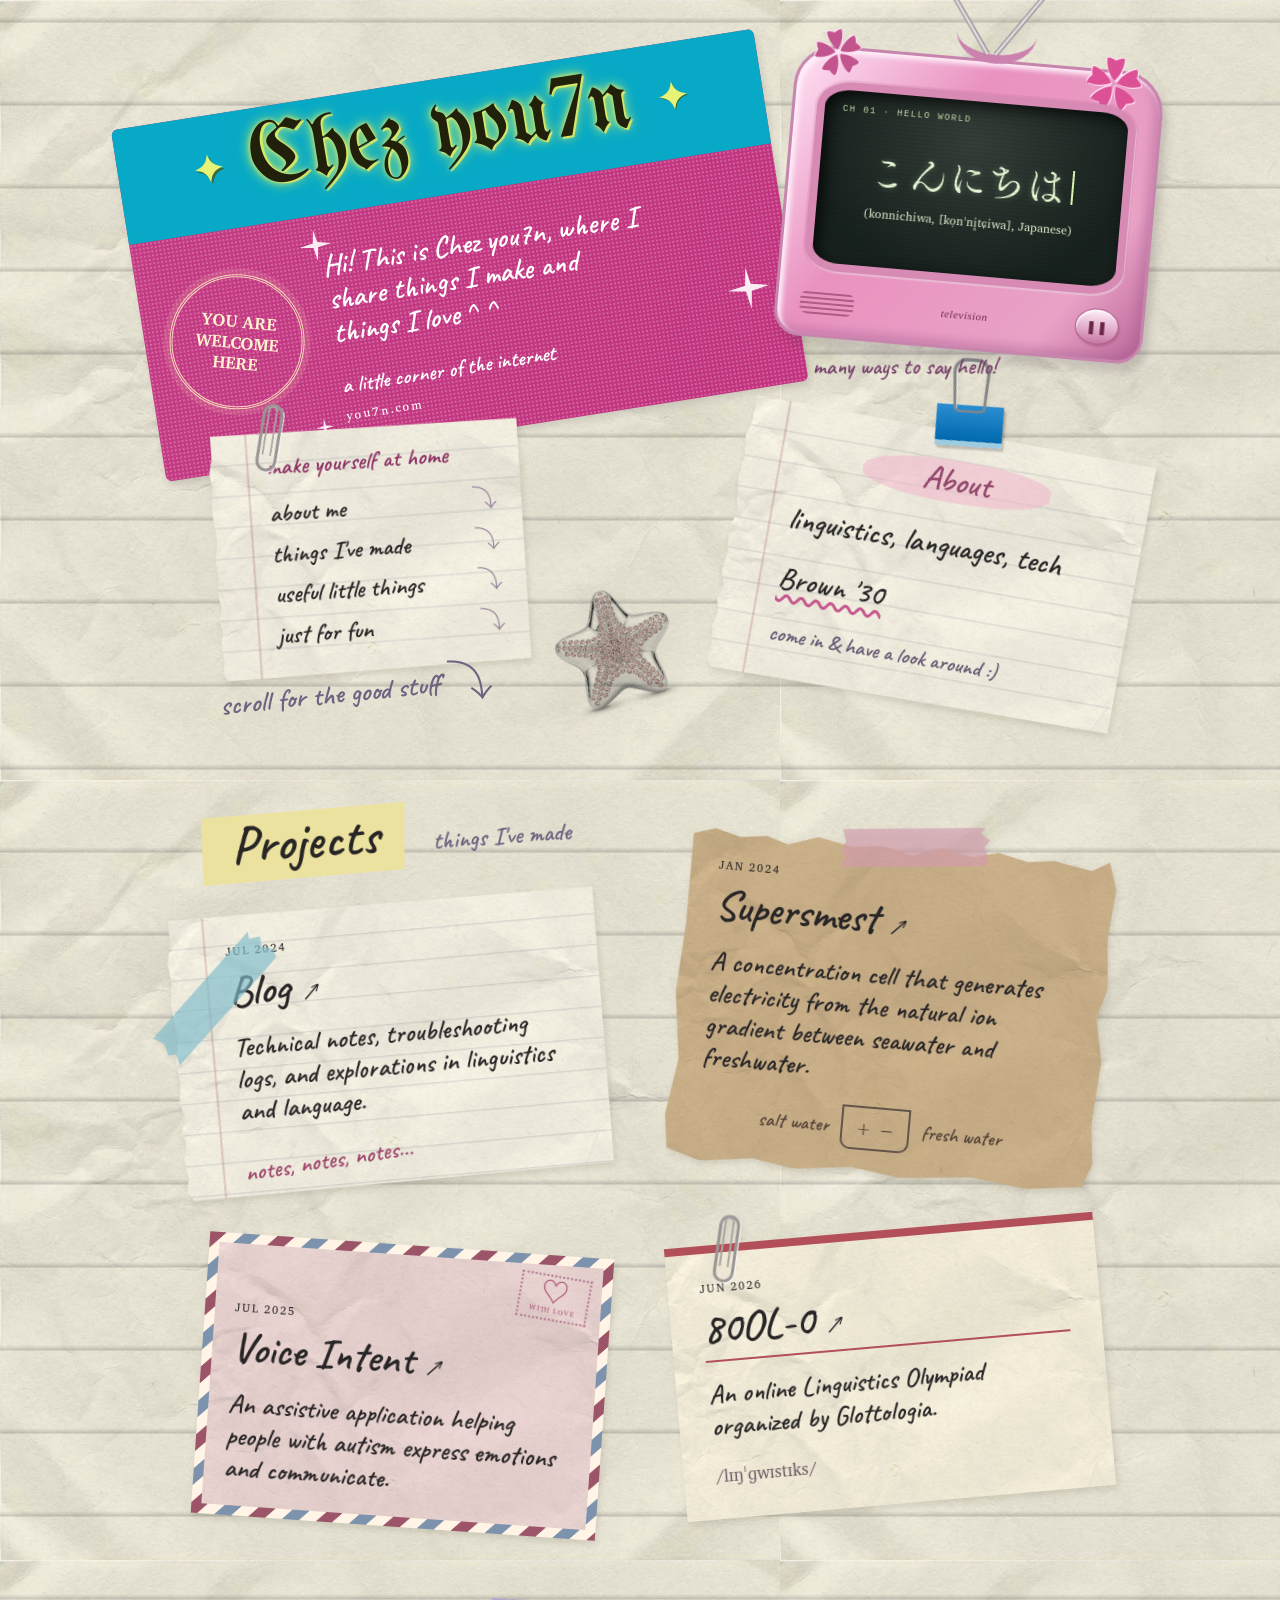
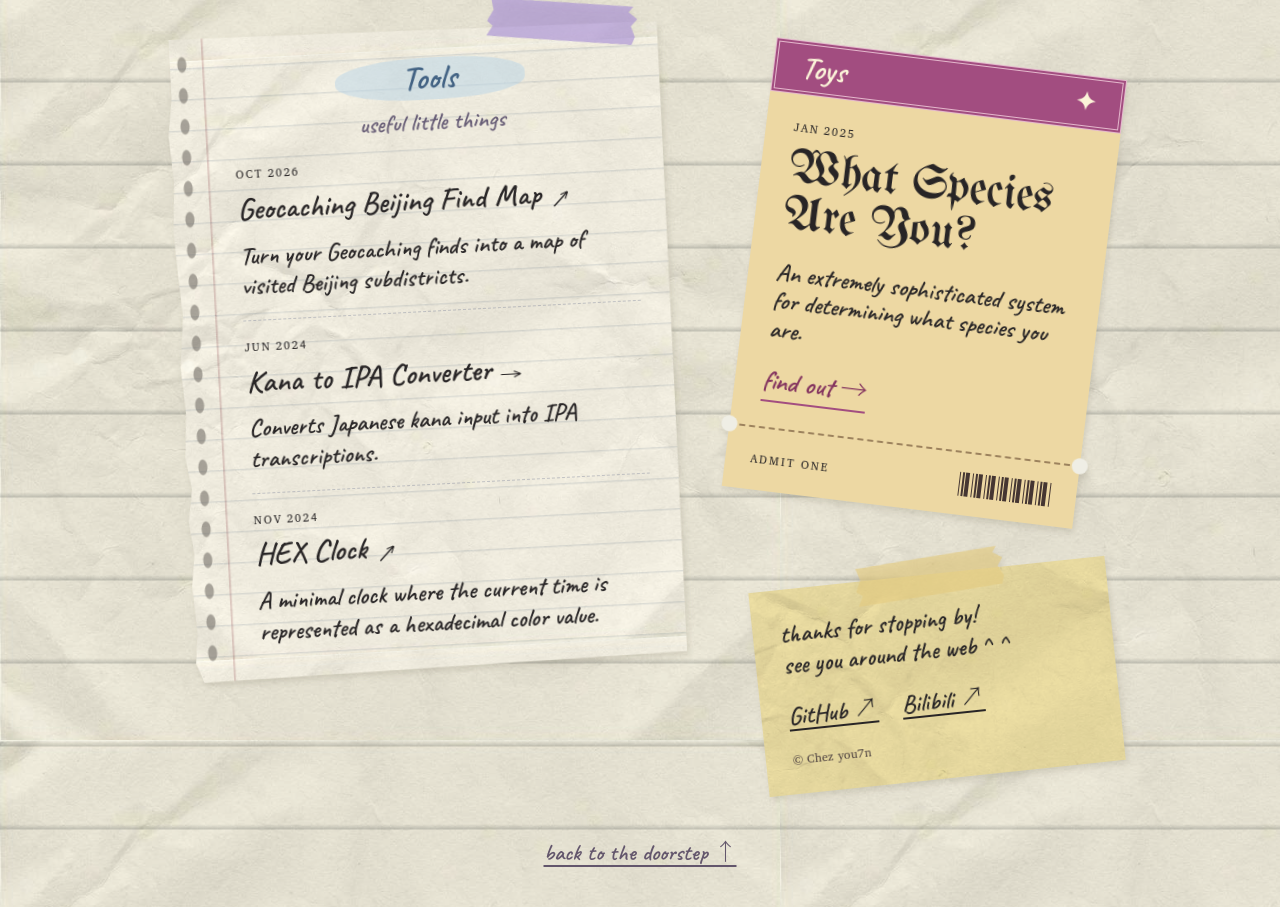
==== commit 700188e5: "fix: keep homepage arrows monochrome in Safari Request text presentation for arrows and the greeting" ====
--- a/index.html
+++ b/index.html
@@ -58,10 +58,11 @@
             <nav class="directory paper paper--lined" aria-label="Homepage sections">
                 <span class="paperclip" aria-hidden="true"></span>
                 <p class="directory__title">make yourself at home</p>
-                <a href="#about">about me <span aria-hidden="true">&#10549;</span></a>
-                <a href="#projects">things I've made <span aria-hidden="true">&#10549;</span></a>
-                <a href="#tools">useful little things <span aria-hidden="true">&#10549;</span></a>
-                <a href="#toys">just for fun <span aria-hidden="true">&#10549;</span></a>
+                <!-- U+FE0E requests text presentation instead of emoji for arrows. -->
+                <a href="#about">about me <span aria-hidden="true">&#10549;&#xFE0E;</span></a>
+                <a href="#projects">things I've made <span aria-hidden="true">&#10549;&#xFE0E;</span></a>
+                <a href="#tools">useful little things <span aria-hidden="true">&#10549;&#xFE0E;</span></a>
+                <a href="#toys">just for fun <span aria-hidden="true">&#10549;&#xFE0E;</span></a>
             </nav>
 
             <section id="about" class="about-note paper paper--lined" aria-labelledby="about-title">
@@ -72,7 +73,7 @@
                 <span class="about-note__scribble" aria-hidden="true">come in &amp; have a look around :)</span>
             </section>
             <img class="chrome-charm chrome-charm--hero" src="assets/star.jpg" width="160" height="160" alt="" aria-hidden="true">
-            <span class="margin-note" aria-hidden="true">scroll for the good stuff <span>&#10549;</span></span>
+            <span class="margin-note" aria-hidden="true">scroll for the good stuff <span>&#10549;&#xFE0E;</span></span>
         </header>
 
         <section id="projects" class="project-wall" aria-labelledby="projects-title">
@@ -82,7 +83,7 @@
                     <span class="tape tape--blue" aria-hidden="true"></span>
                     <a class="project-link" href="https://blog.you7n.com/" target="_blank" rel="noopener noreferrer">
                         <span class="project-date">Jul 2024</span>
-                        <h3>Blog <span class="link-arrow" aria-hidden="true">&#8599;</span></h3>
+                        <h3>Blog <span class="link-arrow" aria-hidden="true">&#8599;&#xFE0E;</span></h3>
                         <p>Technical notes, troubleshooting logs, and explorations in linguistics and language.</p>
                     </a>
                     <span class="paper-doodle" aria-hidden="true">notes, notes, notes...</span>
@@ -91,7 +92,7 @@
                     <span class="tape tape--pink" aria-hidden="true"></span>
                     <a class="project-link" href="https://supersmest.you7n.com/" target="_blank" rel="noopener noreferrer">
                         <span class="project-date">Jan 2024</span>
-                        <h3>Supersmest <span class="link-arrow" aria-hidden="true">&#8599;</span></h3>
+                        <h3>Supersmest <span class="link-arrow" aria-hidden="true">&#8599;&#xFE0E;</span></h3>
                         <p>A concentration cell that generates electricity from the natural ion gradient between seawater and freshwater.</p>
                     </a>
                     <div class="cell-doodle" aria-hidden="true"><span>salt water</span><b>+ &minus;</b><span>fresh water</span></div>
@@ -100,7 +101,7 @@
                     <span class="postcard-stamp" aria-hidden="true">&#9825;<small>WITH LOVE</small></span>
                     <a class="project-link" href="https://voice-intent.you7n.com/" target="_blank" rel="noopener noreferrer">
                         <span class="project-date">Jul 2025</span>
-                        <h3>Voice Intent <span class="link-arrow" aria-hidden="true">&#8599;</span></h3>
+                        <h3>Voice Intent <span class="link-arrow" aria-hidden="true">&#8599;&#xFE0E;</span></h3>
                         <p>An assistive application helping people with autism express emotions and communicate.</p>
                     </a>
                 </li>
@@ -108,7 +109,7 @@
                     <span class="paperclip" aria-hidden="true"></span>
                     <a class="project-link" href="https://80ol.you7n.com/" target="_blank" rel="noopener noreferrer">
                         <span class="project-date">Jun 2026</span>
-                        <h3>80OL-0 <span class="link-arrow" aria-hidden="true">&#8599;</span></h3>
+                        <h3>80OL-0 <span class="link-arrow" aria-hidden="true">&#8599;&#xFE0E;</span></h3>
                         <p>An online Linguistics Olympiad organized by Glottologia.</p>
                     </a>
                     <span class="exam-doodle" aria-hidden="true">/l&#618;&#331;&#712;&#609;w&#618;st&#618;ks/</span>
@@ -125,21 +126,21 @@
                     <li>
                         <a href="https://geocaching.you7n.com/">
                             <span class="project-date">Oct 2026</span>
-                            <h3>Geocaching Beijing Find Map <span class="link-arrow" aria-hidden="true">&#8599;</span></h3>
+                            <h3>Geocaching Beijing Find Map <span class="link-arrow" aria-hidden="true">&#8599;&#xFE0E;</span></h3>
                             <p>Turn your Geocaching finds into a map of visited Beijing subdistricts.</p>
                         </a>
                     </li>
                     <li>
                         <a href="/kana2IPA">
                             <span class="project-date">Jun 2024</span>
-                            <h3>Kana to IPA Converter <span class="link-arrow" aria-hidden="true">&#8594;</span></h3>
+                            <h3>Kana to IPA Converter <span class="link-arrow" aria-hidden="true">&#8594;&#xFE0E;</span></h3>
                             <p>Converts Japanese kana input into IPA transcriptions.</p>
                         </a>
                     </li>
                     <li>
                         <a href="https://hex.you7n.com/" target="_blank" rel="noopener noreferrer">
                             <span class="project-date">Nov 2024</span>
-                            <h3>HEX Clock <span class="link-arrow" aria-hidden="true">&#8599;</span></h3>
+                            <h3>HEX Clock <span class="link-arrow" aria-hidden="true">&#8599;&#xFE0E;</span></h3>
                             <p>A minimal clock where the current time is represented as a hexadecimal color value.</p>
                         </a>
                     </li>
@@ -153,7 +154,7 @@
                         <span class="project-date">Jan 2025</span>
                         <h3>What Species<br>Are You?</h3>
                         <p>An extremely sophisticated system for determining what species you are.</p>
-                        <span class="ticket-action">find out <span aria-hidden="true">&#8594;</span></span>
+                        <span class="ticket-action">find out <span aria-hidden="true">&#8594;&#xFE0E;</span></span>
                     </a>
                     <div class="ticket-stub" aria-hidden="true"><span>ADMIT ONE</span><span class="barcode"></span></div>
                 </section>
@@ -162,14 +163,14 @@
                     <span class="tape tape--yellow" aria-hidden="true"></span>
                     <p>thanks for stopping by!<br>see you around the web ^ ^</p>
                     <nav class="social-links" aria-label="Elsewhere on the web">
-                        <a href="https://github.com/MickeyYQA" target="_blank" rel="noopener noreferrer">GitHub &#8599;</a>
-                        <a href="https://space.bilibili.com/513685692" target="_blank" rel="noopener noreferrer">Bilibili &#8599;</a>
+                        <a href="https://github.com/MickeyYQA" target="_blank" rel="noopener noreferrer">GitHub &#8599;&#xFE0E;</a>
+                        <a href="https://space.bilibili.com/513685692" target="_blank" rel="noopener noreferrer">Bilibili &#8599;&#xFE0E;</a>
                     </nav>
                     <small>&copy; Chez you7n</small>
                 </footer>
             </div>
         </div>
-        <a class="back-to-top" href="#site-title">back to the doorstep &#8593;</a>
+        <a class="back-to-top" href="#site-title">back to the doorstep &#8593;&#xFE0E;</a>
     </main>
     <script src="script.js" defer></script>
 </body>
